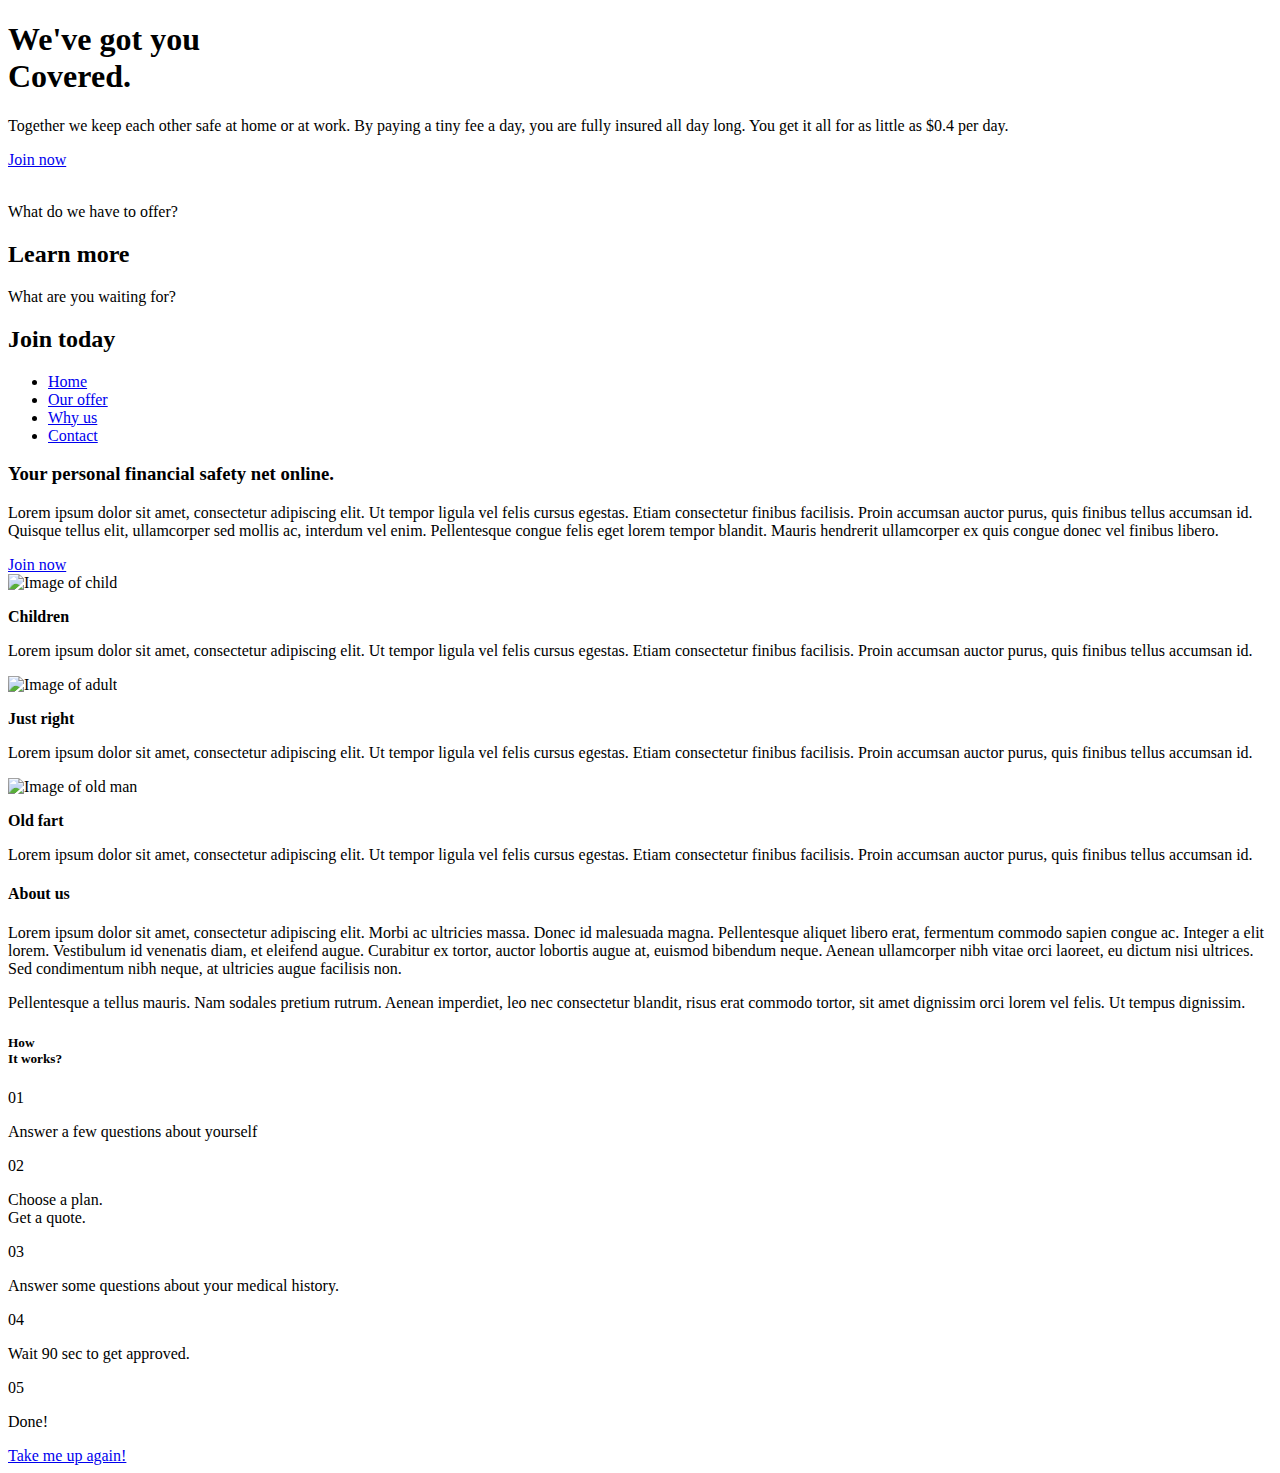
==== index.html @ fdc40c24 "asd" ====
<!DOCTYPE html>
<html lang="en">
  <head>
    <meta charset="UTF-8" />
    <meta name="viewport" content="width=device-width, initial-scale=1.0" />
    <title>Slutprojekt</title>
    <link rel="stylesheet" href="style.css" />
    <link
      href="https://fonts.googleapis.com/css2?family=Frank+Ruhl+Libre:wght@900&display=swap"
      rel="stylesheet"
    />
    <link
      href="https://fonts.googleapis.com/css2?family=Fira+Sans:ital,wght@0,400;0,700;0,900;1,400&display=swap"
      rel="stylesheet"
    />
    <script
      src="https://kit.fontawesome.com/93537962b4.js"
      crossorigin="anonymous"
    ></script>
  </head>
  <body>
    <div class="wrapper">
      <div class="grid-container">
        <div class="grid-item1">
          <div class="item1-content">
            <h1>
              We've got you<br />
              Covered.
            </h1>
            <p>
              Together we keep each other safe at home or at work. By paying a
              tiny fee a day, you are fully insured all day long. You get it all
              for as little as <span>$0.4 per day.</span>
            </p>
            <a class="btn" href="#">Join now</a>
          </div>
          <img src="./family.png" alt="" />
        </div>

        <div class="grid-item2">
          <div class="item2-content">
            <p>What do we have to offer?</p>
            <h2>Learn more</h2>
          </div>
        </div>

        <div class="grid-item3">
          <div class="item3-content">
            <p>What are you waiting for?</p>
            <h2>Join today</h2>
          </div>
        </div>
      </div>
      <header>
        <nav>
          <ul>
            <li>
              <a class="selected" href="#">Home</a>
            </li>
            <li><a href="#">Our offer</a></li>
            <li><a href="#">Why us</a></li>
            <li><a href="./contact.html">Contact</a></li>
          </ul>
        </nav>
      </header>
      <main>
        <div class="main-grid">
          <section class="main-upper">
            <div class="upper-flex">
              <h3>Your personal financial safety net online.</h3>
              <p>
                Lorem ipsum dolor sit amet, consectetur adipiscing elit. Ut
                tempor ligula vel felis cursus egestas. Etiam consectetur
                finibus facilisis. Proin accumsan auctor purus, quis finibus
                tellus accumsan id. Quisque tellus elit, ullamcorper sed mollis
                ac, interdum vel enim. Pellentesque congue felis eget lorem
                tempor blandit. Mauris hendrerit ullamcorper ex quis congue
                donec vel finibus libero.
              </p>
              <a class="btn" href="#">Join now</a>
            </div>
          </section>
          <section class="main-lower">
            <div class="cards">
              <div class="card left">
                <div class="child-img">
                  <img src="./child.png" alt="Image of child" />
                </div>
                <p><strong>Children</strong></p>
                <p class="card-text">
                  Lorem ipsum dolor sit amet, consectetur adipiscing elit. Ut
                  tempor ligula vel felis cursus egestas. Etiam consectetur
                  finibus facilisis. Proin accumsan auctor purus, quis finibus
                  tellus accumsan id.
                </p>
              </div>
              <div class="card middle">
                <div class="adult-img">
                  <img src="./adult.png" alt="Image of adult" />
                </div>
                <p><strong>Just right</strong></p>
                <p class="card-text">
                  Lorem ipsum dolor sit amet, consectetur adipiscing elit. Ut
                  tempor ligula vel felis cursus egestas. Etiam consectetur
                  finibus facilisis. Proin accumsan auctor purus, quis finibus
                  tellus accumsan id.
                </p>
              </div>
              <div class="card right">
                <div class="old-img">
                  <img src="./old.png" alt="Image of old man" />
                </div>
                <p><strong>Old fart</strong></p>
                <p class="card-text">
                  Lorem ipsum dolor sit amet, consectetur adipiscing elit. Ut
                  tempor ligula vel felis cursus egestas. Etiam consectetur
                  finibus facilisis. Proin accumsan auctor purus, quis finibus
                  tellus accumsan id.
                </p>
              </div>
            </div>
            <h4>About us</h4>
            <div class="about-text">
              <p>
                Lorem ipsum dolor sit amet, consectetur adipiscing elit. Morbi
                ac ultricies massa. Donec id malesuada magna. Pellentesque
                aliquet libero erat, fermentum commodo sapien congue ac. Integer
                a elit lorem. Vestibulum id venenatis diam, et eleifend augue.
                Curabitur ex tortor, auctor lobortis augue at, euismod bibendum
                neque. Aenean ullamcorper nibh vitae orci laoreet, eu dictum
                nisi ultrices. Sed condimentum nibh neque, at ultricies augue
                facilisis non.
              </p>
              <p>
                Pellentesque a tellus mauris. Nam sodales pretium rutrum. Aenean
                imperdiet, leo nec consectetur blandit, risus erat commodo
                tortor, sit amet dignissim orci lorem vel felis. Ut tempus
                dignissim.
              </p>
            </div>
          </section>
        </div>
        <div class="main-grid2">
          <div class="box one">
            <h5>
              How<br />
              It works?
            </h5>
          </div>
          <div class="box two">
            <div class="number">01</div>
            <p>Answer a few questions about yourself</p>
          </div>
          <div class="box three">
            <div class="number">02</div>
            <p>Choose a plan. <br />Get a quote.</p>
          </div>
          <div class="box four">
            <div class="number">03</div>
            <p>Answer some questions about your medical history.</p>
          </div>
          <div class="box five">
            <div class="number">04</div>
            <p>Wait 90 sec to get approved.</p>
          </div>
          <div class="box six">
            <div class="number">05</div>
            <p>Done!</p>
          </div>
        </div>
      </main>
      <footer>
        <section class="uparrow">
          <i class="fas fa-chevron-up"></i>
          <a href="#">Take me up again!</a>
        </section>
        <div class="map"></div>
      </footer>
    </div>
  </body>
</html>
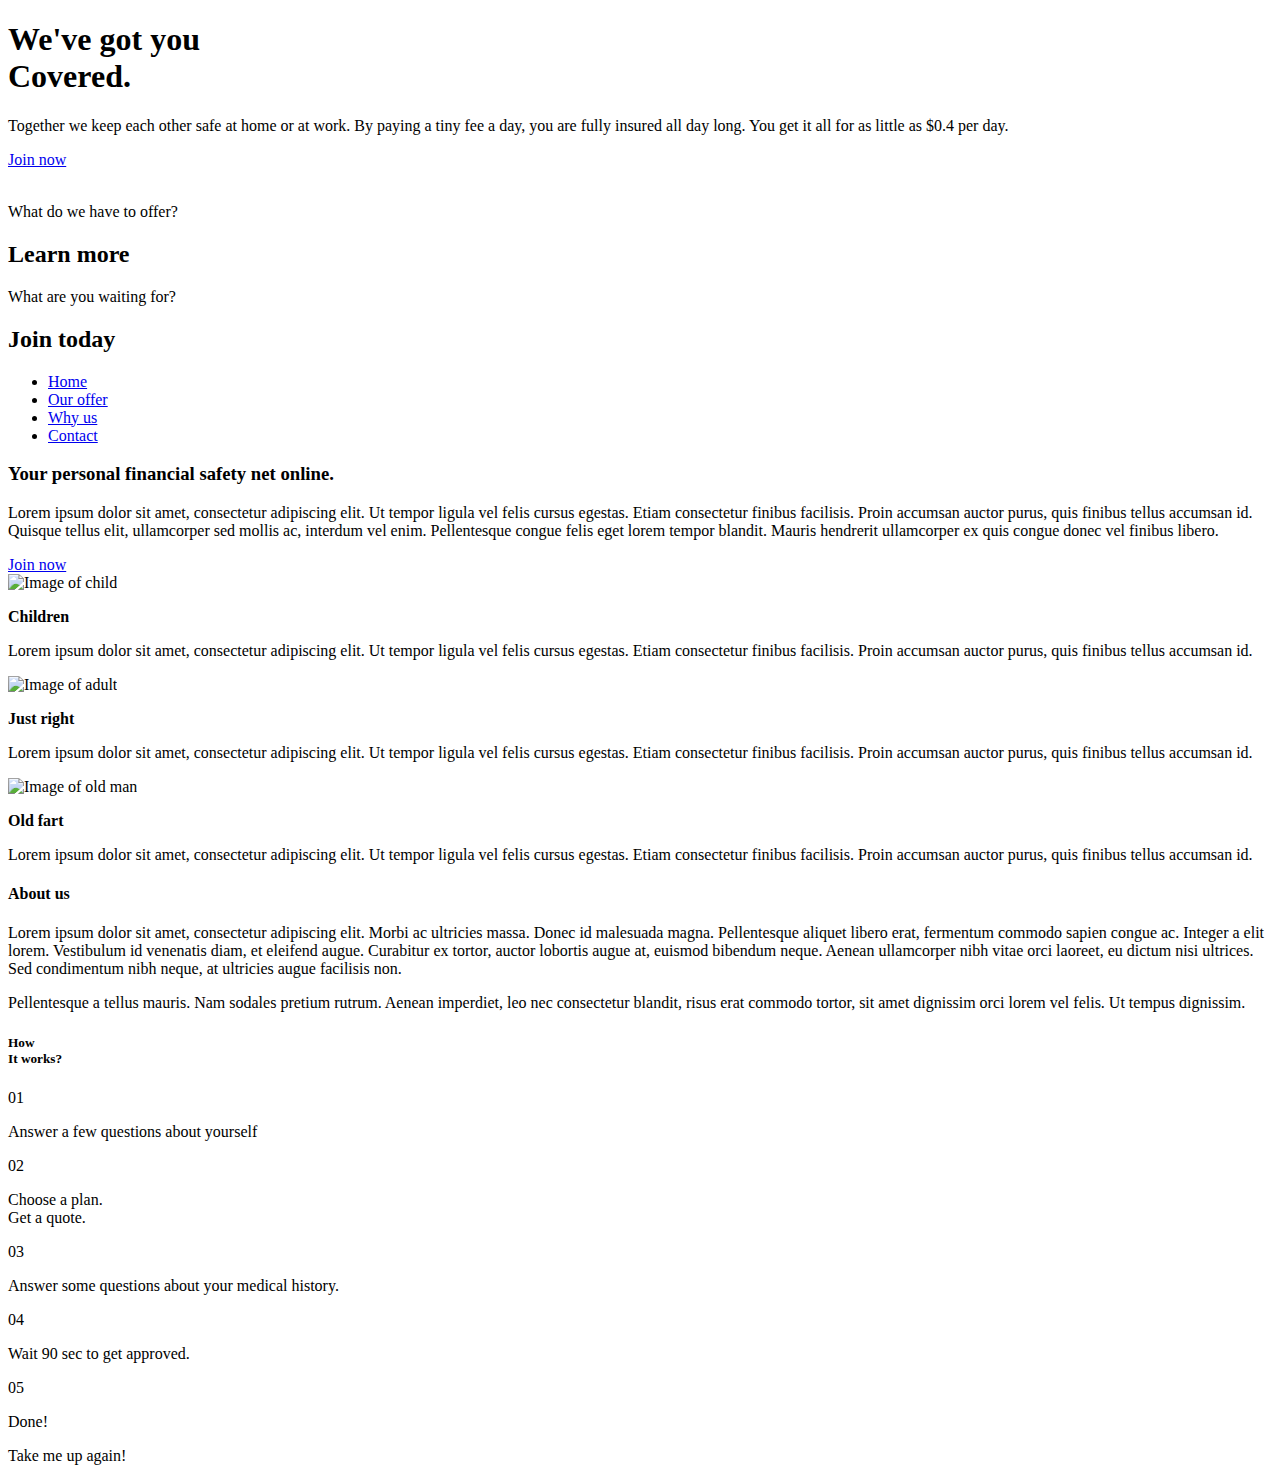
==== commit 8ebe3fe7: "asd" ====
--- a/index.html
+++ b/index.html
@@ -172,7 +172,7 @@
       <footer>
         <section class="uparrow">
           <i class="fas fa-chevron-up"></i>
-          <a href="#">Take me up again!</a>
+          <p>Take me up again!</p>
         </section>
         <div class="map"></div>
       </footer>
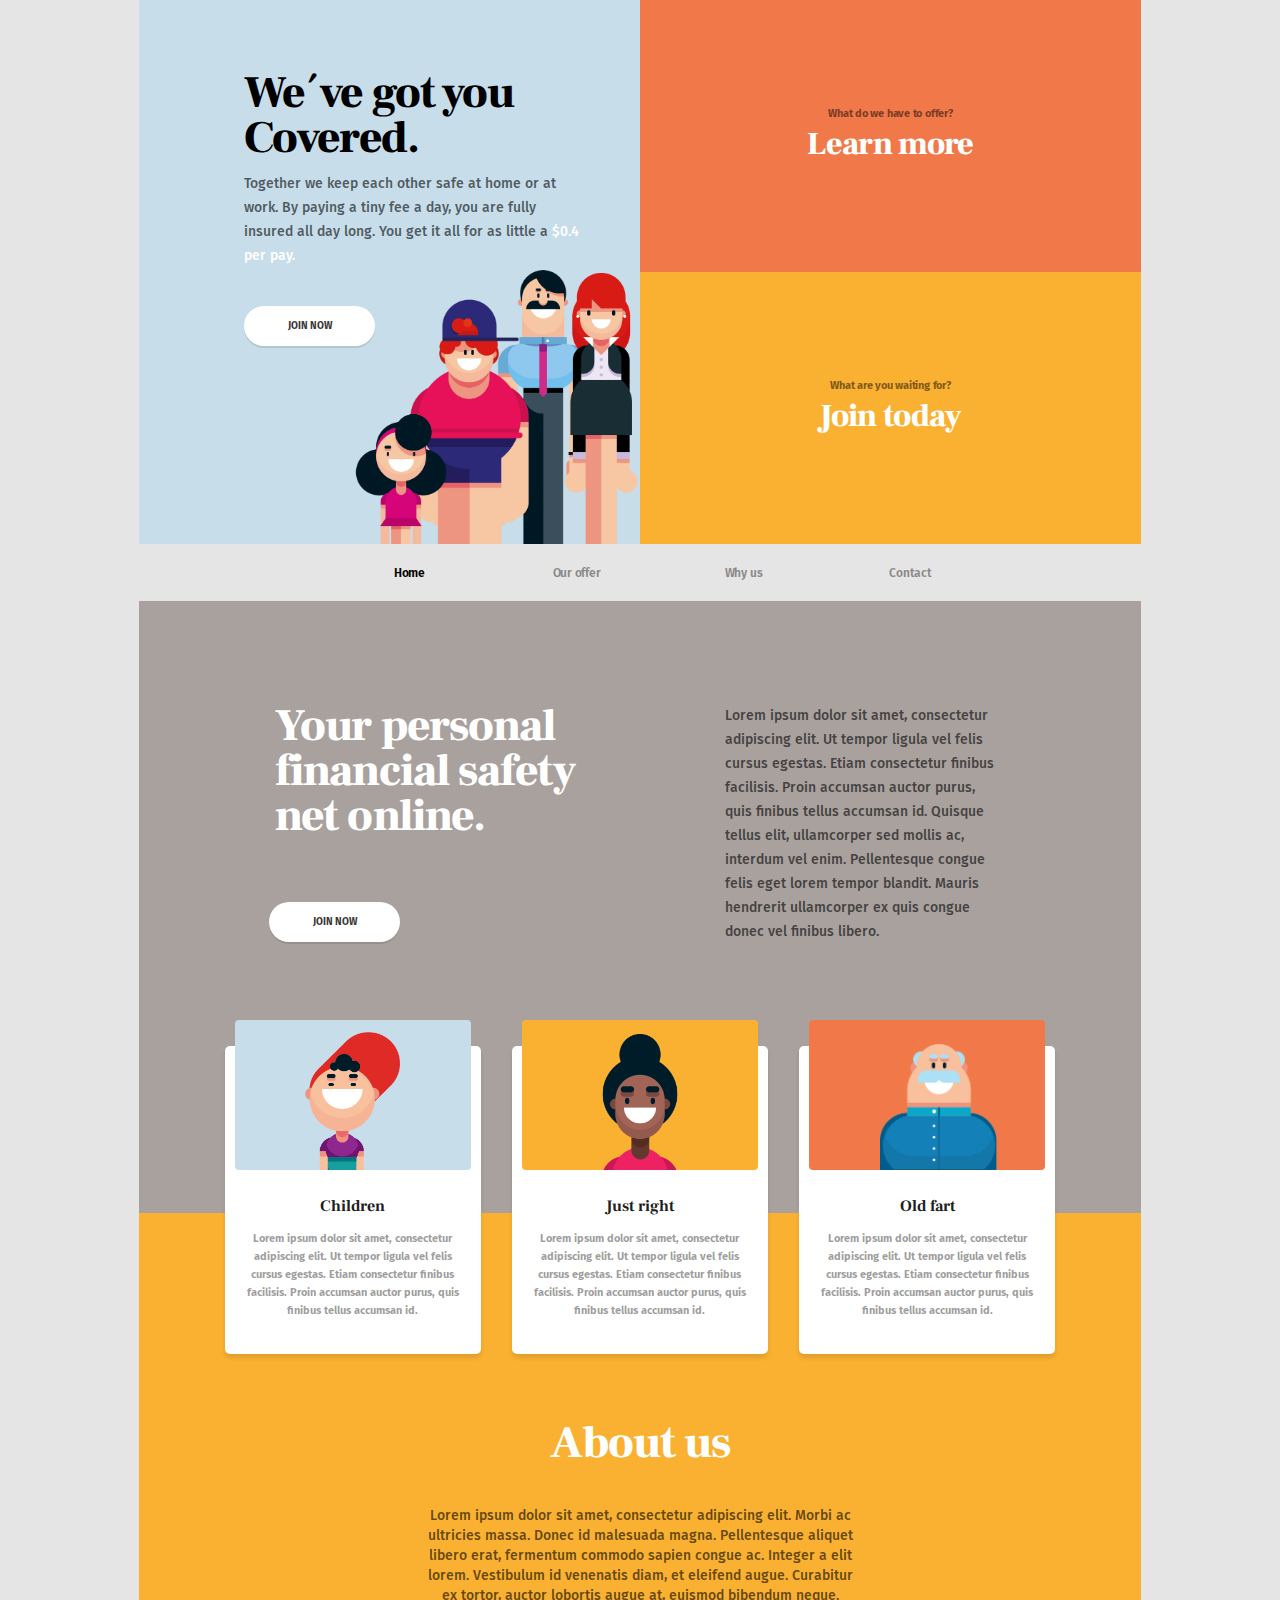
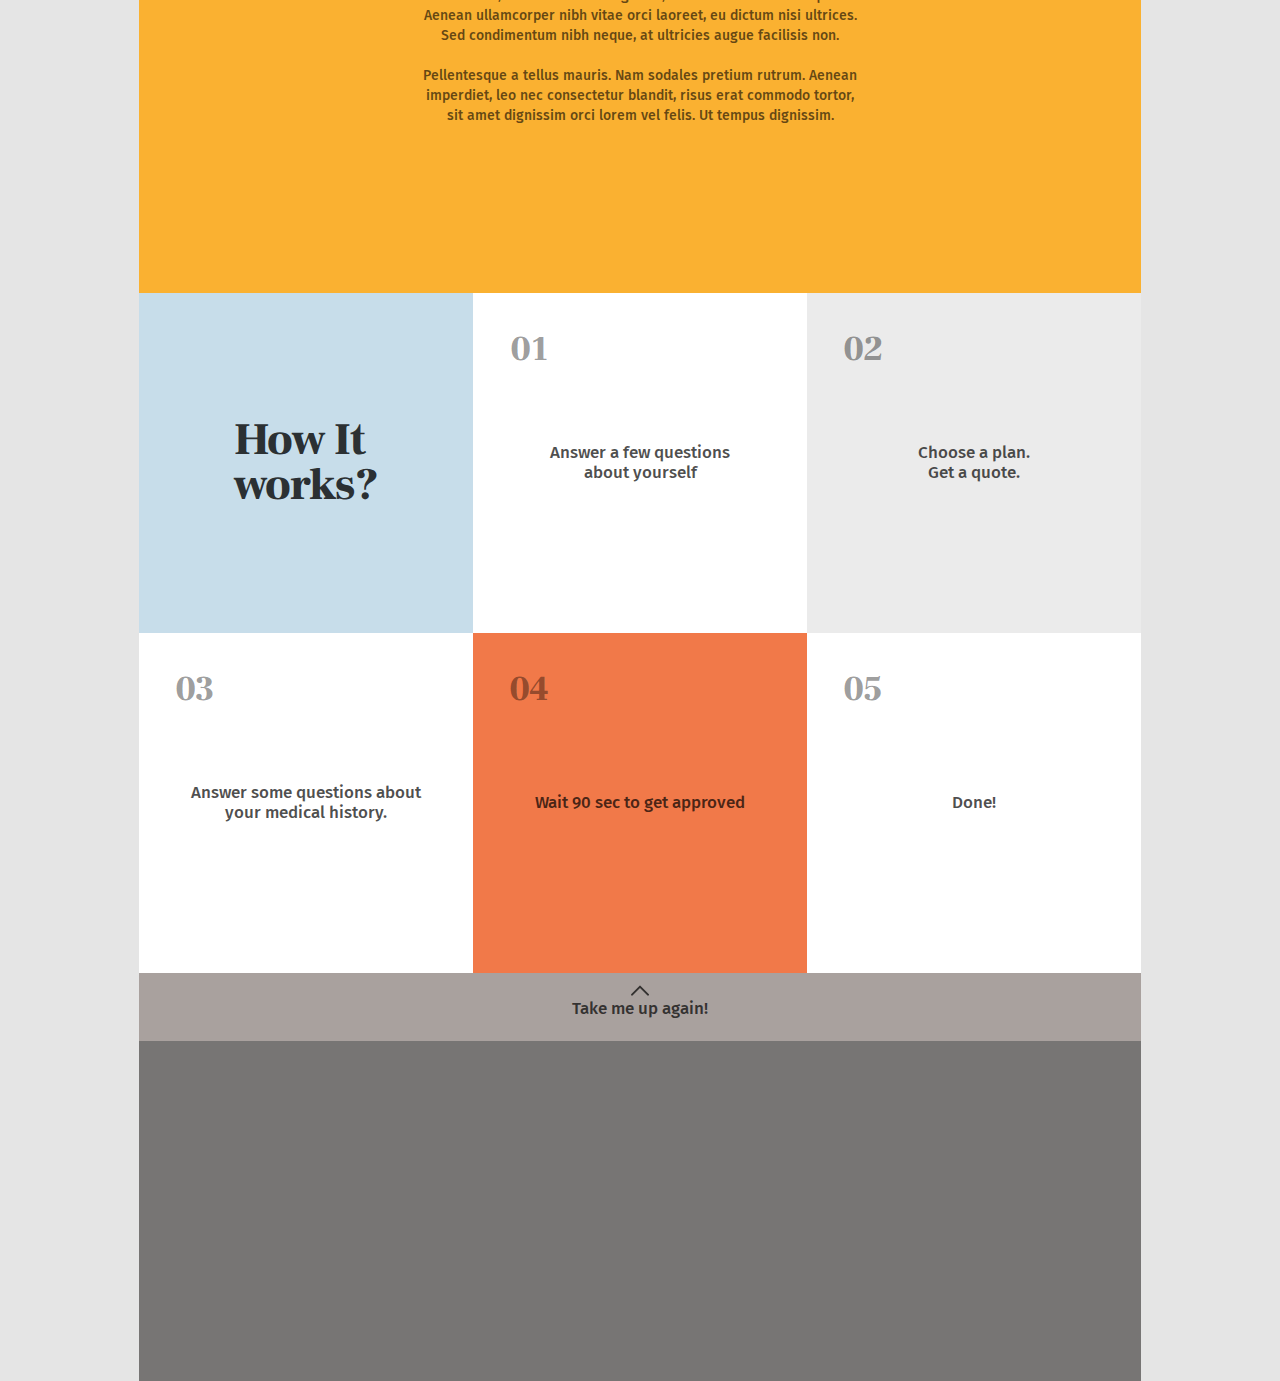
==== commit 2a384f32: "Contact page and small updates" ====
--- a/index.html
+++ b/index.html
@@ -1,181 +1,223 @@
 <!DOCTYPE html>
 <html lang="en">
-  <head>
-    <meta charset="UTF-8" />
-    <meta name="viewport" content="width=device-width, initial-scale=1.0" />
-    <title>Slutprojekt</title>
-    <link rel="stylesheet" href="style.css" />
-    <link
-      href="https://fonts.googleapis.com/css2?family=Frank+Ruhl+Libre:wght@900&display=swap"
-      rel="stylesheet"
-    />
-    <link
-      href="https://fonts.googleapis.com/css2?family=Fira+Sans:ital,wght@0,400;0,700;0,900;1,400&display=swap"
-      rel="stylesheet"
-    />
-    <script
-      src="https://kit.fontawesome.com/93537962b4.js"
-      crossorigin="anonymous"
-    ></script>
-  </head>
-  <body>
-    <div class="wrapper">
-      <div class="grid-container">
-        <div class="grid-item1">
-          <div class="item1-content">
-            <h1>
-              We've got you<br />
-              Covered.
-            </h1>
-            <p>
-              Together we keep each other safe at home or at work. By paying a
-              tiny fee a day, you are fully insured all day long. You get it all
-              for as little as <span>$0.4 per day.</span>
-            </p>
-            <a class="btn" href="#">Join now</a>
-          </div>
-          <img src="./family.png" alt="" />
-        </div>
-
-        <div class="grid-item2">
-          <div class="item2-content">
-            <p>What do we have to offer?</p>
-            <h2>Learn more</h2>
-          </div>
-        </div>
-
-        <div class="grid-item3">
-          <div class="item3-content">
-            <p>What are you waiting for?</p>
-            <h2>Join today</h2>
-          </div>
-        </div>
-      </div>
-      <header>
-        <nav>
-          <ul>
-            <li>
-              <a class="selected" href="#">Home</a>
-            </li>
-            <li><a href="#">Our offer</a></li>
-            <li><a href="#">Why us</a></li>
-            <li><a href="./contact.html">Contact</a></li>
-          </ul>
-        </nav>
-      </header>
-      <main>
-        <div class="main-grid">
-          <section class="main-upper">
-            <div class="upper-flex">
-              <h3>Your personal financial safety net online.</h3>
-              <p>
-                Lorem ipsum dolor sit amet, consectetur adipiscing elit. Ut
-                tempor ligula vel felis cursus egestas. Etiam consectetur
-                finibus facilisis. Proin accumsan auctor purus, quis finibus
-                tellus accumsan id. Quisque tellus elit, ullamcorper sed mollis
-                ac, interdum vel enim. Pellentesque congue felis eget lorem
-                tempor blandit. Mauris hendrerit ullamcorper ex quis congue
-                donec vel finibus libero.
-              </p>
-              <a class="btn" href="#">Join now</a>
-            </div>
-          </section>
-          <section class="main-lower">
-            <div class="cards">
-              <div class="card left">
-                <div class="child-img">
-                  <img src="./child.png" alt="Image of child" />
-                </div>
-                <p><strong>Children</strong></p>
-                <p class="card-text">
-                  Lorem ipsum dolor sit amet, consectetur adipiscing elit. Ut
-                  tempor ligula vel felis cursus egestas. Etiam consectetur
-                  finibus facilisis. Proin accumsan auctor purus, quis finibus
-                  tellus accumsan id.
-                </p>
-              </div>
-              <div class="card middle">
-                <div class="adult-img">
-                  <img src="./adult.png" alt="Image of adult" />
-                </div>
-                <p><strong>Just right</strong></p>
-                <p class="card-text">
-                  Lorem ipsum dolor sit amet, consectetur adipiscing elit. Ut
-                  tempor ligula vel felis cursus egestas. Etiam consectetur
-                  finibus facilisis. Proin accumsan auctor purus, quis finibus
-                  tellus accumsan id.
-                </p>
-              </div>
-              <div class="card right">
-                <div class="old-img">
-                  <img src="./old.png" alt="Image of old man" />
-                </div>
-                <p><strong>Old fart</strong></p>
-                <p class="card-text">
-                  Lorem ipsum dolor sit amet, consectetur adipiscing elit. Ut
-                  tempor ligula vel felis cursus egestas. Etiam consectetur
-                  finibus facilisis. Proin accumsan auctor purus, quis finibus
-                  tellus accumsan id.
-                </p>
-              </div>
-            </div>
-            <h4>About us</h4>
-            <div class="about-text">
-              <p>
-                Lorem ipsum dolor sit amet, consectetur adipiscing elit. Morbi
-                ac ultricies massa. Donec id malesuada magna. Pellentesque
-                aliquet libero erat, fermentum commodo sapien congue ac. Integer
-                a elit lorem. Vestibulum id venenatis diam, et eleifend augue.
-                Curabitur ex tortor, auctor lobortis augue at, euismod bibendum
-                neque. Aenean ullamcorper nibh vitae orci laoreet, eu dictum
-                nisi ultrices. Sed condimentum nibh neque, at ultricies augue
-                facilisis non.
-              </p>
-              <p>
-                Pellentesque a tellus mauris. Nam sodales pretium rutrum. Aenean
-                imperdiet, leo nec consectetur blandit, risus erat commodo
-                tortor, sit amet dignissim orci lorem vel felis. Ut tempus
-                dignissim.
-              </p>
-            </div>
-          </section>
-        </div>
-        <div class="main-grid2">
-          <div class="box one">
-            <h5>
-              How<br />
-              It works?
-            </h5>
-          </div>
-          <div class="box two">
-            <div class="number">01</div>
-            <p>Answer a few questions about yourself</p>
-          </div>
-          <div class="box three">
-            <div class="number">02</div>
-            <p>Choose a plan. <br />Get a quote.</p>
-          </div>
-          <div class="box four">
-            <div class="number">03</div>
-            <p>Answer some questions about your medical history.</p>
-          </div>
-          <div class="box five">
-            <div class="number">04</div>
-            <p>Wait 90 sec to get approved.</p>
-          </div>
-          <div class="box six">
-            <div class="number">05</div>
-            <p>Done!</p>
-          </div>
-        </div>
-      </main>
-      <footer>
-        <section class="uparrow">
-          <i class="fas fa-chevron-up"></i>
-          <p>Take me up again!</p>
-        </section>
-        <div class="map"></div>
-      </footer>
-    </div>
-  </body>
+	<head>
+		<meta charset="UTF-8" />
+		<meta name="viewport" content="width=device-width, initial-scale=1.0" />
+		<title>Document</title>
+		<link rel="stylesheet" href="style.css" />
+		<link
+			href="https://fonts.googleapis.com/css2?family=Fira+Sans:ital,wght@0,100;0,200;0,300;0,400;0,500;0,600;0,700;0,800;0,900;1,100;1,200;1,300;1,400;1,500;1,600;1,700;1,800;1,900&family=Frank+Ruhl+Libre:wght@300;400;500;700;900&display=swap"
+			rel="stylesheet"
+		/>
+	</head>
+	<body>
+		<header>
+			<div class="insurance__container">
+				<div class="insurance__bigbox">
+					<h1 class="insurance__bigbox__headline">We´ve got you Covered.</h1>
+					<p class="insurance__bigbox__text">
+						Together we keep each other safe at home or at work. By paying a tiny
+						fee a day, you are fully insured all day long. You get it all for as
+						little a <span class="insurance__bigbox__whitetext">$0.4 per pay.</span>
+					</p>
+					<button class="btn insurance__btn">join now</button>
+					<img class="insurance__bigbox__image" src="img/family.png" alt="family" />
+				</div>
+				<div class="insurance  insurance_smallbox--1">
+					<div class="insurance_smallbox__content">
+						<p class="insurance_smallbox__text">What do we have to offer?</p>
+						<a href="#">Learn more</a>
+					</div>
+				</div>
+				<div class="insurance  insurance_smallbox--2">
+					<div class="insurance_smallbox__content">
+						<p class="insurance_smallbox__text">What are you waiting for?</p>
+						<a href="#">Join today</a>
+					</div>
+				</div>
+			</div>
+			</div>
+		</header>
+		<nav class="mainmenu">
+        <ul class="mainmenu__links">
+          <li><a class="active" href="index.html">Home</a></li>
+          <li><a href="#">Our offer</a></li>
+          <li><a href="#">Why us</a></li>
+          <li><a href="contact.html">Contact</a></li>
+        </ul>
+			</nav>
+			<main>
+				<div class="main__top">
+					<div class="top__content__wrapper">
+						<h1 class="main__top__headline">
+							Your personal financial safety net online.
+						</h1>
+						<p class="main__top__text">
+							Lorem ipsum dolor sit amet, consectetur adipiscing elit. Ut tempor
+							ligula vel felis cursus egestas. Etiam consectetur finibus
+							facilisis. Proin accumsan auctor purus, quis finibus tellus accumsan
+							id. Quisque tellus elit, ullamcorper sed mollis ac, interdum vel
+							enim. Pellentesque congue felis eget lorem tempor blandit. Mauris
+							hendrerit ullamcorper ex quis congue donec vel finibus libero.
+						</p>
+					</div>
+					<button class="btn main_btn">Join now</button>
+					
+			<div class="card__grid">
+				<div class="card">
+					<div class="card__canvas card_canvas--blue">
+						<img
+							class="card__picture card__picture--blue"
+							src="img/child.png"
+							alt="child"
+						/>
+					</div>
+					<h4 class="card__headline">Children</h4>
+					<p class="card__text">
+						Lorem ipsum dolor sit amet, consectetur adipiscing elit. Ut tempor
+						ligula vel felis cursus egestas. Etiam consectetur finibus
+						facilisis. Proin accumsan auctor purus, quis finibus tellus
+						accumsan id.
+					</p>
+				</div>
+	
+				<div class="card">
+					<div class="card__canvas card_canvas--yellow">
+						<img
+							class="card__picture card__picture--yellow"
+							src="img/adult.png"
+							alt="adult"
+						/>
+					</div>
+					<h4 class="card__headline">Just right</h4>
+					<p class="card__text">
+						Lorem ipsum dolor sit amet, consectetur adipiscing elit. Ut tempor
+						ligula vel felis cursus egestas. Etiam consectetur finibus
+						facilisis. Proin accumsan auctor purus, quis finibus tellus
+						accumsan id.
+					</p>
+				</div>
+	
+				<div class="card">
+					<div class="card__canvas card_canvas--orange">
+						<img
+							class="card__picture card__picture--orange"
+							src="img/old.png"
+							alt="old fart"
+						/>
+					</div>
+					<h4 class="card__headline">Old fart</h4>
+					<p class="card__text">
+						Lorem ipsum dolor sit amet, consectetur adipiscing elit. Ut tempor
+						ligula vel felis cursus egestas. Etiam consectetur finibus
+						facilisis. Proin accumsan auctor purus, quis finibus tellus
+						accumsan id.
+					</p>
+				</div>
+			</div>
+		</div>
+				</div>
+				<div class="main__bottom">
+					<div class="bottom__content__wrapper">
+						<h1 class="main__bottom__headline">About us</h1>
+						<p class="main__bottom__text">
+							Lorem ipsum dolor sit amet, consectetur adipiscing elit. Morbi ac
+							ultricies massa. Donec id malesuada magna. Pellentesque aliquet
+							libero erat, fermentum commodo sapien congue ac. Integer a elit
+							lorem. Vestibulum id venenatis diam, et eleifend augue. Curabitur ex
+							tortor, auctor lobortis augue at, euismod bibendum neque. Aenean
+							ullamcorper nibh vitae orci laoreet, eu dictum nisi ultrices. Sed
+							condimentum nibh neque, at ultricies augue facilisis non.
+							<br /><br />
+							Pellentesque a tellus mauris. Nam sodales pretium rutrum. Aenean
+							imperdiet, leo nec consectetur blandit, risus erat commodo tortor,
+							sit amet dignissim orci lorem vel felis. Ut tempus dignissim.
+						</p>
+					</div>
+				</div>
+			</main>
+			<footer>
+				<div class="stepbystep__grid">
+			<div class="stepbystep__container">
+				<div class="stepbystep stepbystep--box1">
+					<div class="stepbystep__item--1"></div>
+					<div class="stepbystep__item--2">
+						<h1 class="stepbystep__headline stepbystep__headline--big">
+							How It <br />
+							works?
+						</h1>
+					</div>
+				</div>
+			</div>
+			<div class="grid__container">
+				<div class="stepbystep stepbystep--box2">
+					<div class="stepbystep__item--1">
+						<span class="stepbystep__numbering">01</span>
+					</div>
+					<div class="stepbystep__item--2">
+						<h3 class="stepbystep__headline stepbystep__headline-small">
+							Answer a few questions <br />
+							about yourself
+						</h3>
+					</div>
+				</div>
+			</div>
+			<div class="grid__container">
+				<div class="stepbystep stepbystep--box3">
+					<div class="stepbystep__item--1">
+						<span class="stepbystep__numbering">02</span>
+					</div>
+					<div class="stepbystep__item--2">
+						<h3 class="stepbystep__headline stepbystep__headline-small">
+							Choose a plan. <br />
+							Get a quote.
+						</h3>
+					</div>
+				</div>
+			</div>
+			<div class="grid__container">
+				<div class="stepbystep stepbystep--box4">
+					<div class="stepbystep__item--1">
+						<span class="stepbystep__numbering">03</span>
+					</div>
+					<div class="stepbystep__item--2">
+						<h3 class="stepbystep__headline stepbystep__headline-small">
+							Answer some questions about <br />
+							your medical history.
+						</h3>
+					</div>
+				</div>
+			</div>
+			<div class="grid__container">
+				<div class="stepbystep stepbystep--box5">
+					<div class="stepbystep__item--1">
+						<span class="stepbystep__numbering">04</span>
+					</div>
+					<div class="stepbystep__item--2">
+						<h3 class="stepbystep__headline stepbystep__headline-small">
+							Wait 90 sec to get approved
+						</h3>
+					</div>
+				</div>
+			</div>
+			<div class="grid__container">
+				<div class="stepbystep stepbystep--box6">
+					<div class="stepbystep__item--1">
+						<span class="stepbystep__numbering">05</span>
+					</div>
+					<div class="stepbystep__item--2">
+						<h3 class="stepbystep__headline stepbystep__headline-small">
+							Done!
+						</h3>
+					</div>
+				</div>
+			</div>
+			<div class="anchor">
+				<img class="anchor__image" src="img/arrow.png" alt="arrow">
+				<a class="anchor__link" href="#">Take me up again!</a>
+			</div>
+			<div class="spacer"></div>
+		</div>
+			</footer>
+	</body>
 </html>
--- a/style.css
+++ b/style.css
@@ -0,0 +1,865 @@
+/* färgsättning --------------------- */
+
+:root {
+	--orange: #f17949;
+	--yellow: #fab131;
+	--blue: #c7ddea;
+	--lightgray: #ebebeb;
+	--gray: #a9a19e;
+	--black: #000000;
+	--darkgray: #777574;
+	--white: #ffffff;
+	--bg: #e5e5e5;
+}
+
+/* färgsättning  slut  --------------------- */
+
+/* Globala inställningar och CSS reset  --------------------- */
+
+* {
+	box-sizing: border-box;
+	margin: 0;
+	padding: 0;
+}
+
+body {
+	background-color: var(--bg);
+}
+
+a {
+	text-decoration: none;
+	list-style: none;
+}
+
+/* Globala inställningar och CSS reset  --------------------- */
+
+/* Typsnitt inställningar  --------------------- */
+
+h1,
+h2,
+h3 {
+	font-family: Frank Ruhl Libre;
+	font-style: normal;
+	font-weight: 900;
+	letter-spacing: -0.02em;
+}
+
+h1 {
+	font-size: 45px;
+	line-height: 100%;
+}
+
+h2 {
+	font-size: 32px;
+	line-height: 41px;
+}
+
+h3 {
+	font-weight: bold;
+	font-size: 16px;
+	line-height: 20px;
+	letter-spacing: 0em;
+}
+
+h4 {
+	font-family: Frank Ruhl Libre;
+	font-style: normal;
+	font-weight: bold;
+	font-size: 16px;
+	line-height: 20px;
+}
+
+h5 {
+	font-family: Fira Sans;
+	font-style: normal;
+	font-weight: bold;
+	font-size: 14px;
+	line-height: 100%;
+	letter-spacing: -0.02em;
+}
+
+p {
+	font-family: Fira Sans;
+	font-style: normal;
+}
+
+/* Typsnitt inställningar slut --------------------- */
+
+/* Knappar och formulär inställningar  --------------------- */
+
+.btn {
+	background-color: var(--white);
+	color: rgba(0, 0, 0, 0.8);
+	border: none;
+	border-radius: 100px;
+	font-size: 10px;
+	box-shadow: 0px 2px 0px rgba(0, 0, 0, 0.1);
+	padding: 14px;
+	width: 131px;
+	text-decoration: none;
+	text-transform: uppercase;
+	cursor: pointer;
+	font-family: Fira Sans;
+	font-style: normal;
+	font-weight: bold;
+	line-height: 12px;
+}
+
+/* Knappar och formulär inställningar slut --------------------- */
+
+/* Header / insurance  --------------------- */
+
+.insurance__container {
+	display: grid;
+	grid-template-columns: 1fr;
+	grid-template-rows: 1fr;
+	max-width: 375px;
+	margin: auto;
+}
+
+.insurance {
+	display: flex;
+	justify-content: center;
+	align-items: center;
+}
+
+.insurance__bigbox {
+	position: relative;
+	max-width: 375px;
+	height: 724px;
+	background-color: var(--blue);
+}
+
+.insurance__bigbox__headline {
+	position: absolute;
+	top: 71px;
+	left: 17px;
+}
+
+.insurance__bigbox__text {
+	position: absolute;
+	max-width: 343px;
+	top: 186px;
+	left: 17px;
+	font-weight: 500;
+	font-size: 14px;
+	line-height: 24px;
+	color: rgba(0, 0, 0, 0.6);
+}
+
+.insurance__bigbox__whitetext {
+	color: #fff;
+}
+
+.insurance__bigbox__image {
+	width: 286px;
+	height: 279px;
+	position: absolute;
+	bottom: 0px;
+}
+
+.insurance__btn {
+	position: absolute;
+	top: 302px;
+	left: 17px;
+	text-transform: uppercase;
+}
+
+.insurance_smallbox--1,
+.insurance_smallbox--2 {
+	max-width: 375px;
+	height: 315px;
+}
+
+.insurance_smallbox--1 {
+	background-color: var(--orange);
+}
+
+.insurance_smallbox--2 {
+	background-color: var(--yellow);
+}
+
+.insurance_smallbox--1 a,
+.insurance_smallbox--2 a {
+	font-family: Frank Ruhl Libre;
+	font-style: normal;
+	font-weight: 900;
+	font-size: 32px;
+	line-height: 41px;
+	letter-spacing: -0.02em;
+	color: var(--white);
+}
+
+.insurance_smallbox__text {
+	font-weight: bold;
+	font-size: 11px;
+	line-height: 13px;
+	letter-spacing: -0.02em;
+	height: 17px;
+	color: rgba(0, 0, 0, 0.5);
+	text-align: center;
+}
+
+@media screen and (min-width: 700px) {
+	.insurance__container {
+		grid-template-columns: 1fr 1fr;
+		grid-template-rows: 1fr 1fr;
+		max-width: 1002px;
+		min-height: 544px;
+	}
+
+	.insurance__bigbox {
+		max-width: initial;
+		min-width: 501px;
+		height: 544px;
+		grid-row: 1/3;
+	}
+
+	.insurance__bigbox__image {
+		height: auto;
+		position: absolute;
+		right: 0px;
+	}
+
+	.insurance__bigbox__headline {
+		position: absolute;
+		left: 105px;
+	}
+
+	.insurance__bigbox__text {
+		top: 172px;
+		left: 105px;
+		margin: 0;
+	}
+
+	.insurance__btn {
+		top: 306px;
+		left: 105px;
+	}
+
+	.insurance_smallbox--1,
+	.insurance_smallbox--2 {
+		max-width: initial;
+		height: initial;
+	}
+}
+/* Header / insurance slut  --------------------- */
+
+/* Huvudmeny ---------------------*/
+
+.mainmenu,
+.mainmenu__links,
+li {
+	display: flex;
+	justify-content: center;
+	align-items: center;
+}
+
+.mainmenu__links {
+	position: absolute !important;
+	top: -9999px !important;
+	left: -9999px !important;
+	padding-left: 40px;
+}
+
+.mainmenu__links li {
+	width: 167px;
+	height: 57px;
+}
+
+.mainmenu__links a {
+	font-family: Fira Sans;
+	font-style: normal;
+	font-weight: 600;
+	font-size: 12px;
+	letter-spacing: -0.02em;
+	color: #000000;
+	opacity: 0.4;
+}
+
+a.active {
+	color: #000000;
+	opacity: initial;
+}
+
+@media screen and (min-width: 700px) {
+	.mainmenu__links {
+		position: initial !important;
+		top: initial !important;
+		left: initial !important;
+	}
+}
+
+/* Huvudmeny slut ------------- */
+
+/* Maincontent ------------ */
+
+main {
+	display: flex;
+	flex-direction: column;
+}
+
+.main__top {
+	justify-content: center;
+	position: relative;
+	margin: 0 auto;
+	width: 375px;
+	height: 1580px;
+	background-color: var(--gray);
+}
+
+.top__content__wrapper {
+	flex-direction: column;
+	margin: 37px 17px 0px 40px;
+}
+
+.main__top__headline {
+	width: 314px;
+	height: 140px;
+	color: var(--white);
+}
+
+.main__top__text {
+	width: 280px;
+	height: 237px;
+	left: 812px;
+	top: 715px;
+	font-weight: 500;
+	font-size: 14px;
+	line-height: 24px;
+	margin-top: 20px;
+	color: rgba(0, 0, 0, 0.6);
+}
+
+.main_btn {
+	display: none;
+}
+
+.main__bottom {
+	width: 375px;
+	height: 550px;
+	background-color: var(--yellow);
+	display: flex;
+	justify-content: center;
+	margin: 0 auto;
+}
+
+.main__bottom__headline {
+	margin: 30px 0;
+	font-weight: 900;
+	font-size: 45px;
+	line-height: 100%;
+	letter-spacing: -0.02em;
+	color: var(--white);
+	text-align: center;
+}
+
+.main__bottom__text {
+	width: 278px;
+	height: 280px;
+	font-weight: 500;
+	font-size: 14px;
+	line-height: 20px;
+	color: rgba(0, 0, 0, 0.6);
+	text-align: center;
+}
+
+.card__grid {
+	display: grid;
+	grid-template-columns: 1fr;
+	gap: 60px;
+	margin-top: 80px;
+}
+
+.card {
+	width: 256px;
+	height: 308px;
+	background: #ffffff;
+	box-shadow: 0px 4px 4px rgba(0, 0, 0, 0.1);
+	border-radius: 5px;
+	justify-self: center;
+}
+
+.card__canvas {
+	display: block;
+	position: relative;
+	width: 236px;
+	height: 150px;
+	border-radius: 4px;
+	left: 10px;
+	bottom: 26px;
+	overflow: hidden;
+}
+
+.card__picture {
+	position: absolute;
+	height: auto;
+}
+
+.card__headline {
+	text-align: center;
+	color: rgba(0, 0, 0, 0.9);
+}
+
+.card__text {
+	font-weight: bold;
+	font-size: 11px;
+	line-height: 18px;
+	text-align: center;
+	color: rgba(0, 0, 0, 0.4);
+	margin: 14px 21px 0px 21px;
+}
+
+.card_canvas--blue {
+	background-color: var(--blue);
+}
+
+.card__picture--blue {
+	margin-top: 12px;
+	left: 30%;
+	width: 40%;
+}
+
+.card_canvas--yellow {
+	background-color: var(--yellow);
+}
+
+.card__picture--yellow {
+	margin-top: 14px;
+	left: 30%;
+	width: 40%;
+}
+
+.card_canvas--orange {
+	background-color: var(--orange);
+}
+
+.card__picture--orange {
+	margin-top: 24px;
+	left: 30%;
+	width: 50%;
+}
+
+@media screen and (min-width: 700px) {
+	.main__top {
+		width: 1002px;
+		height: 612px;
+		display: initial;
+		justify-content: initial;
+		margin: 0 auto;
+	}
+
+	.top__content__wrapper {
+		margin: 103px 0px 0px 0px;
+		flex-direction: initial;
+		display: flex;
+		justify-content: space-evenly;
+	}
+
+	.main__top__text {
+		margin-top: 0px;
+	}
+
+	.main_btn {
+		position: absolute;
+		left: 130px;
+		top: 301px;
+		display: inline;
+	}
+
+	.bottom__content__wrapper {
+		margin-top: 100px;
+		flex-direction: column;
+		display: flex;
+		justify-content: center;
+		gap: 40px;
+	}
+
+	.main__bottom {
+		width: 1002px;
+		height: 680px;
+		margin: 0 auto;
+	}
+
+	.main__bottom__headline {
+		margin: 0px;
+	}
+
+	.main__bottom__text {
+		width: 442px;
+		height: 280px;
+	}
+
+	.card__grid {
+		grid-template-columns: repeat(3, 1fr);
+		margin: 105px 70px;
+		justify-content: center;
+		gap: 0px;
+	}
+}
+
+/* Stepbystep ------------------*/
+.stepbystep--box1 {
+	background-color: var(--blue);
+}
+
+.stepbystep--box2 {
+	background-color: var(--white);
+}
+
+.stepbystep--box3 {
+	background-color: var(--lightgray);
+}
+
+.stepbystep--box4 {
+	background-color: var(--white);
+}
+
+.stepbystep--box5 {
+	background-color: var(--orange);
+}
+
+.stepbystep--box6 {
+	background-color: var(--white);
+}
+
+.stepbystep {
+	display: grid;
+	grid-template-columns: 1fr 1fr 1fr;
+	grid-template-rows: 1fr 1fr 1fr;
+	width: 375px;
+	height: 170px;
+	margin: auto;
+}
+
+.stepbystep__item--1,
+.stepbystep__item--2 {
+	display: grid;
+	margin: auto;
+}
+
+.stepbystep__item--1 {
+	width: 60px;
+	height: 60px;
+	margin: auto;
+}
+
+.stepbystep__item--2 {
+	grid-row-start: 2;
+	grid-column-start: 1;
+	grid-column-end: 4;
+}
+
+.stepbystep__numbering {
+	font-family: Frank Ruhl Libre;
+	font-style: normal;
+	font-weight: 900;
+	font-size: 35px;
+	line-height: 100%;
+	letter-spacing: -0.02em;
+	color: rgba(0, 0, 0, 0.4);
+}
+
+.stepbystep__headline,
+.stepbystep__numbering {
+	display: grid;
+	margin: auto;
+	align-self: center;
+	justify-self: center;
+}
+
+.stepbystep__headline-small {
+	font-family: Fira Sans;
+	font-style: normal;
+	font-weight: 500;
+	font-size: 17px;
+	line-height: 20px;
+	color: rgba(0, 0, 0, 0.7);
+	text-align: center;
+}
+
+.stepbystep__headline--big {
+	color: rgba(0, 0, 0, 0.8);
+}
+
+.stepbystep__grid {
+	display: grid;
+	margin: auto;
+	max-width: 1002px;
+}
+
+.anchor {
+	display: none;
+}
+
+.spacer {
+	width: 375px;
+	height: 218px;
+	background-color: var(--darkgray);
+	margin: auto;
+}
+
+.linebreak {
+	display: none;
+}
+
+@media screen and (min-width: 700px) {
+	.stepbystep {
+		display: grid;
+		grid-template-columns: 1fr 1fr 1fr;
+		grid-template-rows: 1fr 1fr 1fr;
+		width: 334px;
+		height: 340px;
+	}
+
+	.stepbystep__item--1,
+	.stepbystep__item--2 {
+		display: grid;
+	}
+
+	.stepbystep__grid {
+		grid-template-columns: repeat(3, 1fr);
+	}
+
+	.linebreak {
+		display: initial;
+	}
+
+	.anchor {
+		display: initial;
+		width: 1002px;
+		height: 68px;
+		background: var(--gray);
+		grid-row-start: 3;
+		grid-column-start: 1;
+		grid-column-end: 4;
+		display: grid;
+		margin: auto;
+	}
+
+	.spacer {
+		width: 1002px;
+		height: 340px;
+		background-color: var(--darkgray);
+		grid-row-start: 4;
+		grid-column-start: 1;
+		grid-column-end: 4;
+		margin: auto;
+	}
+
+	.anchor__image {
+		margin: auto;
+		padding-top: 10px;
+	}
+
+	.anchor__link {
+		font-family: Fira Sans;
+		font-style: normal;
+		font-weight: 500;
+		font-size: 17px;
+		line-height: 20px;
+		color: rgba(0, 0, 0, 0.7);
+		margin: auto;
+		padding-bottom: 20px;
+	}
+}
+
+.hero {
+	display: grid;
+	position: relative;
+	width: 375px;
+	height: 500px;
+	background-color: var(--blue);
+	margin: auto;
+}
+
+.hero__image {
+	position: absolute;
+	right: 100px;
+	bottom: 0;
+}
+
+.hero__headline {
+	width: 314px;
+	margin: auto;
+	line-height: 100%;
+	padding-bottom: 200px;
+}
+
+.contact__adress {
+	width: 375;
+	height: 400px;
+	background-color: var(--yellow);
+}
+
+.contact {
+	width: 375;
+	height: 700px;
+	background-color: var(--gray);
+	margin: auto;
+	display: grid;
+}
+
+.contact__headline {
+	color: var(--white);
+	width: 314px;
+	margin: auto;
+}
+
+.form__container {
+	width: 375px;
+	display: grid;
+	margin: auto;
+	align-items: center;
+	justify-content: center;
+}
+
+.form__headline {
+	color: var(--white);
+	opacity: 0.7;
+	margin: 5px 0px;
+}
+
+input[type='text'] {
+	width: 300px;
+	height: 40px;
+	border-radius: 2px;
+}
+
+input[type='text']:focus {
+	outline: none;
+	border: 1px solid var(--gray);
+}
+
+textarea {
+	padding: 16px;
+	width: 300px;
+	height: 166px;
+	border-radius: 2px;
+}
+
+form textarea[type='text']:focus {
+	outline: none;
+	border: 1px solid var(--gray);
+}
+
+form textarea::placeholder {
+	font-family: Fira Sans;
+	font-style: normal;
+	font-weight: normal;
+	font-size: 14px;
+	line-height: 100%;
+	letter-spacing: -0.02em;
+	color: #000000;
+}
+
+.form__btn {
+	float: right;
+}
+
+.location {
+	display: none;
+}
+
+.footer__contact {
+	display: flex;
+	flex-direction: row;
+	width: 375px;
+	height: 218px;
+	background-color: var(--yellow);
+	margin: auto;
+}
+
+@media screen and (min-width: 700px) {
+	.hero {
+		width: 1002px;
+		height: 340px;
+		background-color: var(--blue);
+		margin: auto;
+	}
+
+	.hero__headline {
+		padding-bottom: 0px;
+	}
+
+	.contact {
+		width: 1002px;
+		height: 544px;
+		background-color: var(--gray);
+		margin: auto;
+		display: grid;
+		justify-content: center;
+		align-items: center;
+		grid-template-columns: 1fr 1fr;
+	}
+
+	.contact__headline {
+		color: var(--white);
+		width: 314px;
+		height: 140px;
+		margin: auto;
+		margin-top: 115px;
+	}
+
+	.form__container {
+		width: 334px;
+	}
+
+	.form__headline {
+		color: var(--white);
+		opacity: 0.7;
+		margin: 5px 0px;
+	}
+
+	input[type='text'] {
+		width: 334px;
+		height: 40px;
+		border-radius: 2px;
+	}
+
+	textarea {
+		padding: 16px;
+		width: 334px;
+		height: 166px;
+		border-radius: 2px;
+	}
+
+	.location {
+		display: block;
+		margin: auto;
+		height: 407px;
+		width: 1002px;
+		position: relative;
+	}
+
+	.location__image--pin {
+		position: absolute;
+		right: 47.57%;
+		top: 40.91%;
+	}
+
+	.location__info {
+		position: absolute;
+		width: 323px;
+		height: 206px;
+		background-color: var(--yellow);
+		left: 10%;
+		top: 20%;
+	}
+
+	.location__info__headline {
+		color: var(--white);
+		padding: 20px;
+	}
+
+	.location__info__text {
+		color: var(--white);
+		padding-left: 20px;
+	}
+
+	.footer__contact {
+		width: 1002px;
+		height: 340px;
+		background-color: var(--darkgray);
+	}
+}
